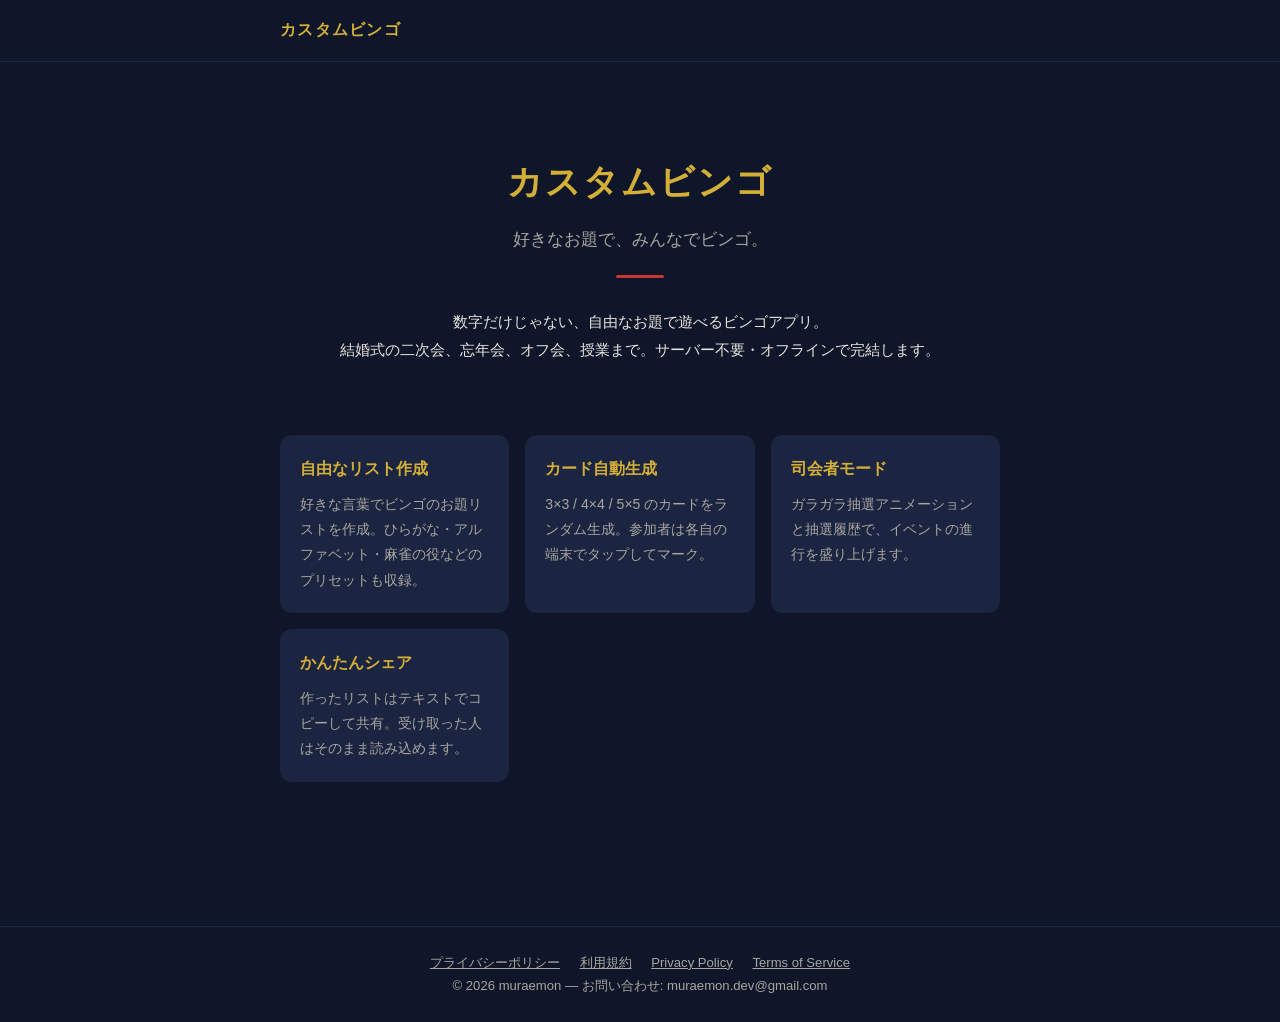
==== docs/index.html @ 1ef6f729 "feat: GitHub Pages用サイト追加（プライバシーポリシー・利用規約・ランディング、日英対応） Co-Authored-By: Claude Fable 5 <noreply@anthro" ====
<!DOCTYPE html>
<html lang="ja">
<head>
<meta charset="UTF-8">
<meta name="viewport" content="width=device-width, initial-scale=1.0">
<title>カスタムビンゴ - Custom Bingo</title>
<meta name="description" content="好きなお題でビンゴ大会ができるオフライン完結のビンゴアプリ。リスト作成・カード生成・抽選演出をこれひとつで。">
<link rel="stylesheet" href="style.css">
</head>
<body>
<header class="site-header">
  <div class="container">
    <a class="brand" href="./">カスタムビンゴ</a>
  </div>
</header>

<div class="container">
  <div class="hero">
    <h1>カスタムビンゴ</h1>
    <p class="tagline">好きなお題で、みんなでビンゴ。</p>
    <span class="accent"></span>
    <p>数字だけじゃない、自由なお題で遊べるビンゴアプリ。<br>
    結婚式の二次会、忘年会、オフ会、授業まで。サーバー不要・オフラインで完結します。</p>
  </div>

  <div class="features">
    <div class="feature">
      <h3>自由なリスト作成</h3>
      <p>好きな言葉でビンゴのお題リストを作成。ひらがな・アルファベット・麻雀の役などのプリセットも収録。</p>
    </div>
    <div class="feature">
      <h3>カード自動生成</h3>
      <p>3×3 / 4×4 / 5×5 のカードをランダム生成。参加者は各自の端末でタップしてマーク。</p>
    </div>
    <div class="feature">
      <h3>司会者モード</h3>
      <p>ガラガラ抽選アニメーションと抽選履歴で、イベントの進行を盛り上げます。</p>
    </div>
    <div class="feature">
      <h3>かんたんシェア</h3>
      <p>作ったリストはテキストでコピーして共有。受け取った人はそのまま読み込めます。</p>
    </div>
  </div>
</div>

<footer class="site-footer">
  <div>
    <a href="privacy.html">プライバシーポリシー</a>
    <a href="terms.html">利用規約</a>
    <a href="en/privacy.html">Privacy Policy</a>
    <a href="en/terms.html">Terms of Service</a>
  </div>
  <div>&copy; 2026 muraemon — お問い合わせ: muraemon.dev@gmail.com</div>
</footer>
</body>
</html>
---- docs/style.css ----
:root {
  --navy: #0F1629;
  --navy-light: #1B2440;
  --red: #CC3333;
  --gold: #D4AF37;
  --text: #E8E6E0;
  --text-dim: #A8A6A0;
}

* {
  margin: 0;
  padding: 0;
  box-sizing: border-box;
}

body {
  background: var(--navy);
  color: var(--text);
  font-family: "Hiragino Sans", "Hiragino Kaku Gothic ProN", "Noto Sans JP", "Yu Gothic", sans-serif;
  line-height: 1.8;
}

.container {
  max-width: 760px;
  margin: 0 auto;
  padding: 24px 20px 64px;
}

header.site-header {
  border-bottom: 1px solid var(--navy-light);
  padding: 16px 0;
}

header.site-header .container {
  padding: 0 20px;
  display: flex;
  justify-content: space-between;
  align-items: center;
}

.brand {
  color: var(--gold);
  font-weight: 700;
  text-decoration: none;
  letter-spacing: 0.08em;
}

.lang-switch {
  color: var(--text-dim);
  font-size: 0.85rem;
  text-decoration: none;
}

.lang-switch:hover {
  color: var(--gold);
}

h1 {
  color: var(--gold);
  font-size: 1.6rem;
  margin: 32px 0 8px;
  letter-spacing: 0.06em;
}

h2 {
  color: var(--text);
  font-size: 1.15rem;
  margin: 36px 0 12px;
  padding-left: 12px;
  border-left: 4px solid var(--red);
}

p, li {
  color: var(--text);
  font-size: 0.95rem;
}

ul {
  padding-left: 1.4em;
  margin: 8px 0;
}

a {
  color: var(--gold);
}

.updated {
  color: var(--text-dim);
  font-size: 0.85rem;
  margin-bottom: 24px;
}

/* Landing page */
.hero {
  text-align: center;
  padding: 64px 0 40px;
}

.hero h1 {
  font-size: 2.2rem;
  margin: 0 0 12px;
}

.hero .tagline {
  color: var(--text-dim);
  font-size: 1.05rem;
}

.hero .accent {
  display: inline-block;
  width: 48px;
  height: 3px;
  background: var(--red);
  margin: 20px auto;
  border-radius: 2px;
}

.features {
  display: grid;
  grid-template-columns: repeat(auto-fit, minmax(220px, 1fr));
  gap: 16px;
  margin: 32px 0;
}

.feature {
  background: var(--navy-light);
  border-radius: 12px;
  padding: 20px;
}

.feature h3 {
  color: var(--gold);
  font-size: 1rem;
  margin-bottom: 8px;
}

.feature p {
  color: var(--text-dim);
  font-size: 0.88rem;
}

footer.site-footer {
  border-top: 1px solid var(--navy-light);
  margin-top: 48px;
  padding: 24px 0;
  text-align: center;
  color: var(--text-dim);
  font-size: 0.82rem;
}

footer.site-footer a {
  color: var(--text-dim);
  margin: 0 8px;
}

footer.site-footer a:hover {
  color: var(--gold);
}
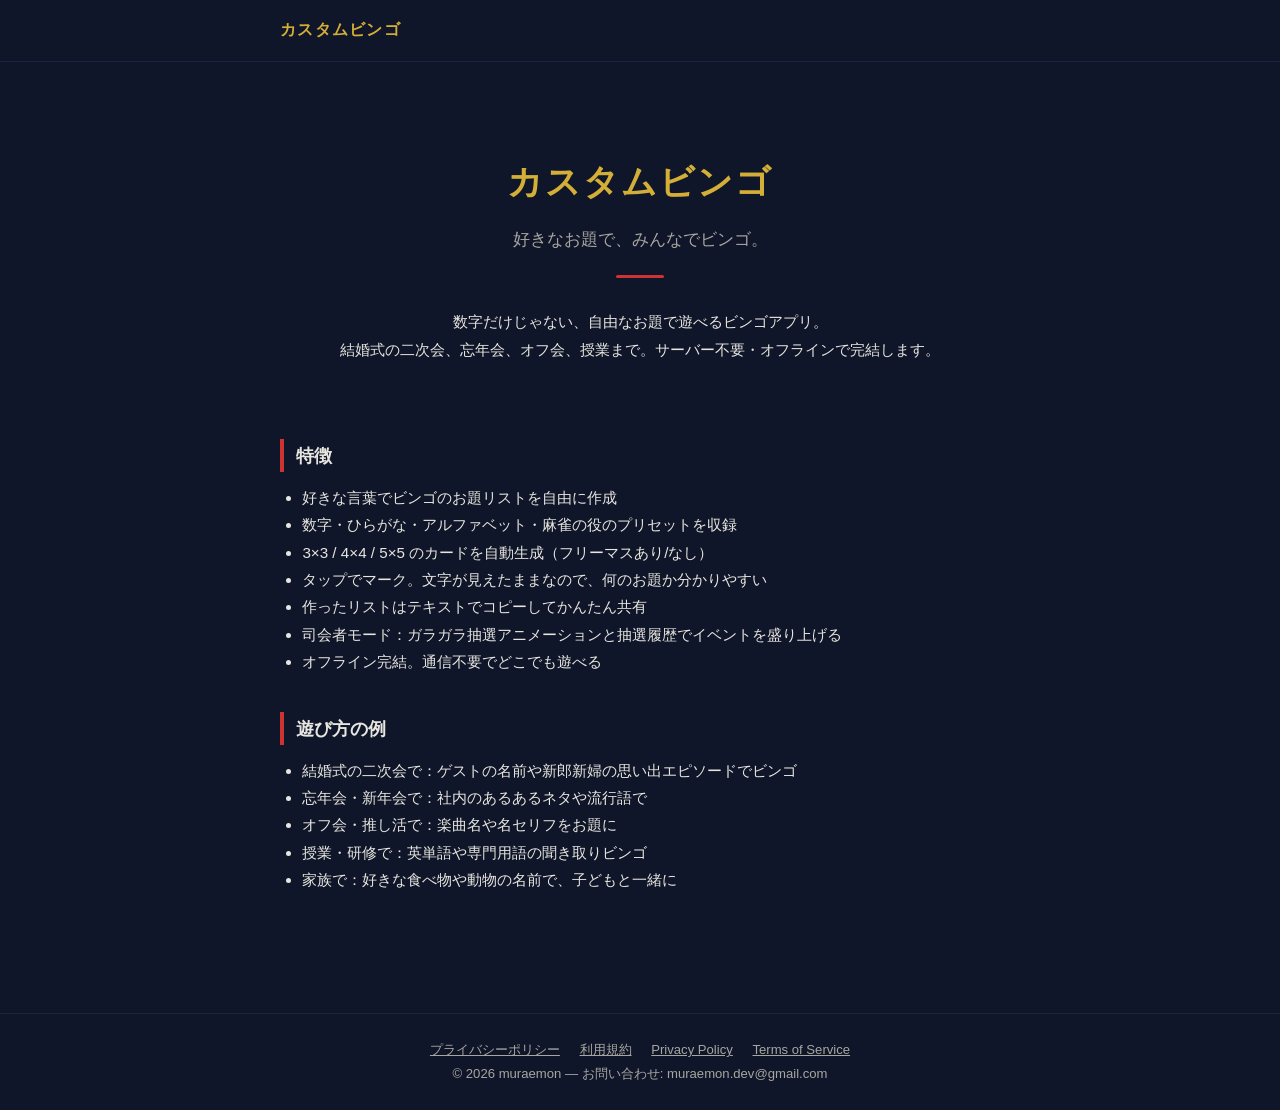
==== commit 41f5ee0d: "docs: ランディングページを箇条書き構成に変更（特徴・遊び方の例） Co-Authored-By: Claude Fable 5 <noreply@anthropic.com>" ====
--- a/docs/index.html
+++ b/docs/index.html
@@ -23,24 +23,25 @@
     結婚式の二次会、忘年会、オフ会、授業まで。サーバー不要・オフラインで完結します。</p>
   </div>
 
-  <div class="features">
-    <div class="feature">
-      <h3>自由なリスト作成</h3>
-      <p>好きな言葉でビンゴのお題リストを作成。ひらがな・アルファベット・麻雀の役などのプリセットも収録。</p>
-    </div>
-    <div class="feature">
-      <h3>カード自動生成</h3>
-      <p>3×3 / 4×4 / 5×5 のカードをランダム生成。参加者は各自の端末でタップしてマーク。</p>
-    </div>
-    <div class="feature">
-      <h3>司会者モード</h3>
-      <p>ガラガラ抽選アニメーションと抽選履歴で、イベントの進行を盛り上げます。</p>
-    </div>
-    <div class="feature">
-      <h3>かんたんシェア</h3>
-      <p>作ったリストはテキストでコピーして共有。受け取った人はそのまま読み込めます。</p>
-    </div>
-  </div>
+  <h2>特徴</h2>
+  <ul>
+    <li>好きな言葉でビンゴのお題リストを自由に作成</li>
+    <li>数字・ひらがな・アルファベット・麻雀の役のプリセットを収録</li>
+    <li>3×3 / 4×4 / 5×5 のカードを自動生成（フリーマスあり/なし）</li>
+    <li>タップでマーク。文字が見えたままなので、何のお題か分かりやすい</li>
+    <li>作ったリストはテキストでコピーしてかんたん共有</li>
+    <li>司会者モード：ガラガラ抽選アニメーションと抽選履歴でイベントを盛り上げる</li>
+    <li>オフライン完結。通信不要でどこでも遊べる</li>
+  </ul>
+
+  <h2>遊び方の例</h2>
+  <ul>
+    <li>結婚式の二次会で：ゲストの名前や新郎新婦の思い出エピソードでビンゴ</li>
+    <li>忘年会・新年会で：社内のあるあるネタや流行語で</li>
+    <li>オフ会・推し活で：楽曲名や名セリフをお題に</li>
+    <li>授業・研修で：英単語や専門用語の聞き取りビンゴ</li>
+    <li>家族で：好きな食べ物や動物の名前で、子どもと一緒に</li>
+  </ul>
 </div>
 
 <footer class="site-footer">
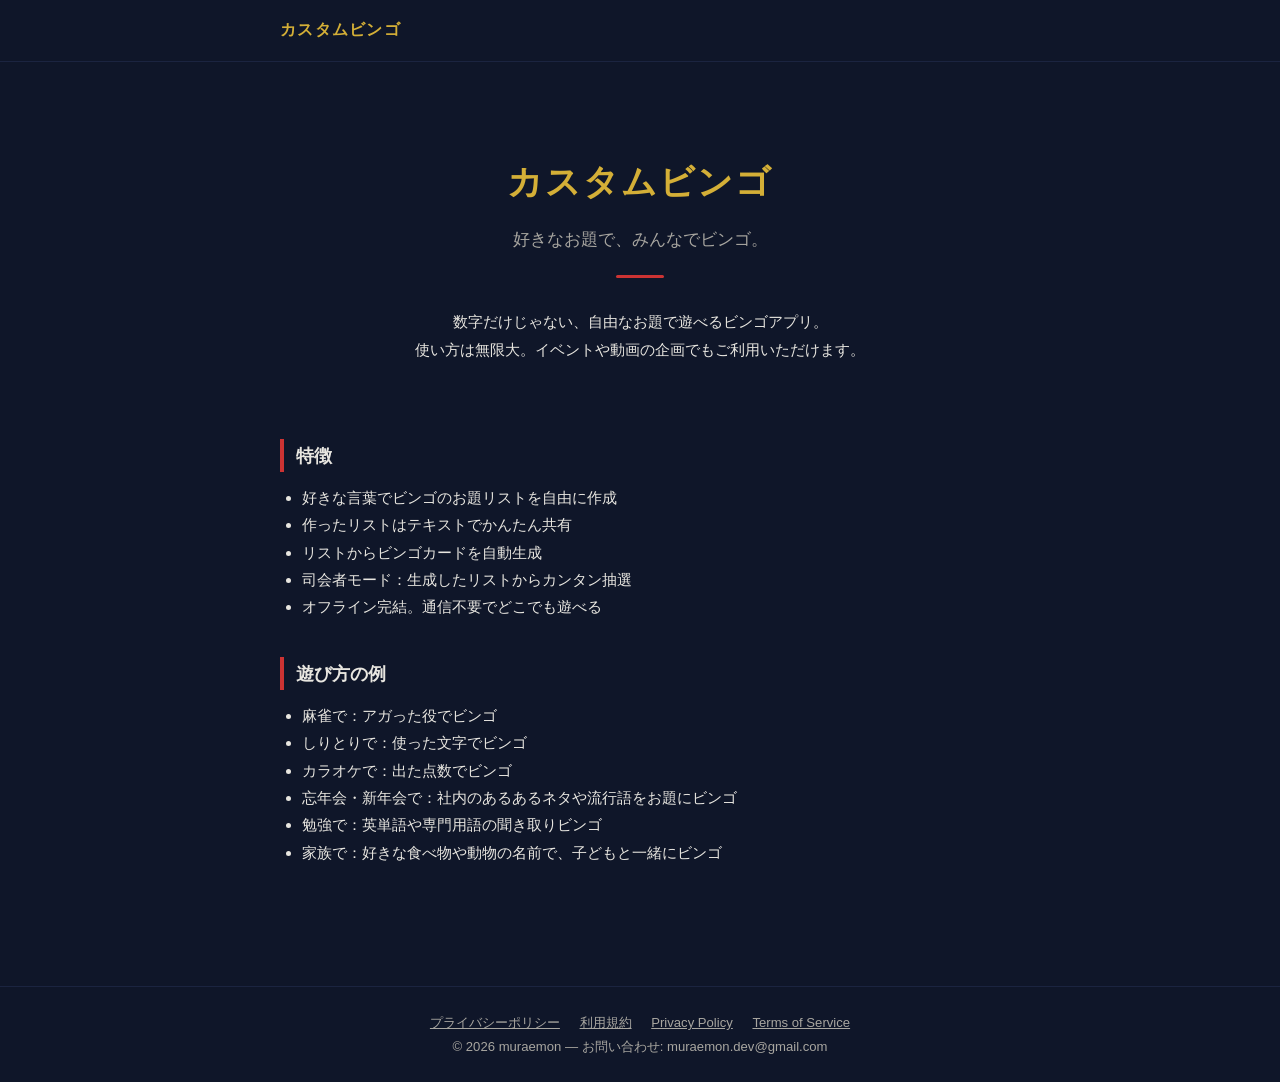
==== commit 8803b3a8: "docs: 利用規約にイベント・動画利用の許可条項を追加（日英）・ランディング文言更新 Co-Authored-By: Claude Fable 5 <noreply@anthropic.com>" ====
--- a/docs/index.html
+++ b/docs/index.html
@@ -20,27 +20,26 @@
     <p class="tagline">好きなお題で、みんなでビンゴ。</p>
     <span class="accent"></span>
     <p>数字だけじゃない、自由なお題で遊べるビンゴアプリ。<br>
-    結婚式の二次会、忘年会、オフ会、授業まで。サーバー不要・オフラインで完結します。</p>
+    使い方は無限大。イベントや動画の企画でもご利用いただけます。</p>
   </div>
 
   <h2>特徴</h2>
   <ul>
     <li>好きな言葉でビンゴのお題リストを自由に作成</li>
-    <li>数字・ひらがな・アルファベット・麻雀の役のプリセットを収録</li>
-    <li>3×3 / 4×4 / 5×5 のカードを自動生成（フリーマスあり/なし）</li>
-    <li>タップでマーク。文字が見えたままなので、何のお題か分かりやすい</li>
-    <li>作ったリストはテキストでコピーしてかんたん共有</li>
-    <li>司会者モード：ガラガラ抽選アニメーションと抽選履歴でイベントを盛り上げる</li>
+    <li>作ったリストはテキストでかんたん共有</li>
+    <li>リストからビンゴカードを自動生成</li>
+    <li>司会者モード：生成したリストからカンタン抽選</li>
     <li>オフライン完結。通信不要でどこでも遊べる</li>
   </ul>
 
   <h2>遊び方の例</h2>
   <ul>
-    <li>結婚式の二次会で：ゲストの名前や新郎新婦の思い出エピソードでビンゴ</li>
-    <li>忘年会・新年会で：社内のあるあるネタや流行語で</li>
-    <li>オフ会・推し活で：楽曲名や名セリフをお題に</li>
-    <li>授業・研修で：英単語や専門用語の聞き取りビンゴ</li>
-    <li>家族で：好きな食べ物や動物の名前で、子どもと一緒に</li>
+    <li>麻雀で：アガった役でビンゴ</li>
+    <li>しりとりで：使った文字でビンゴ</li>
+    <li>カラオケで：出た点数でビンゴ</li>
+    <li>忘年会・新年会で：社内のあるあるネタや流行語をお題にビンゴ</li>
+    <li>勉強で：英単語や専門用語の聞き取りビンゴ</li>
+    <li>家族で：好きな食べ物や動物の名前で、子どもと一緒にビンゴ</li>
   </ul>
 </div>
 
